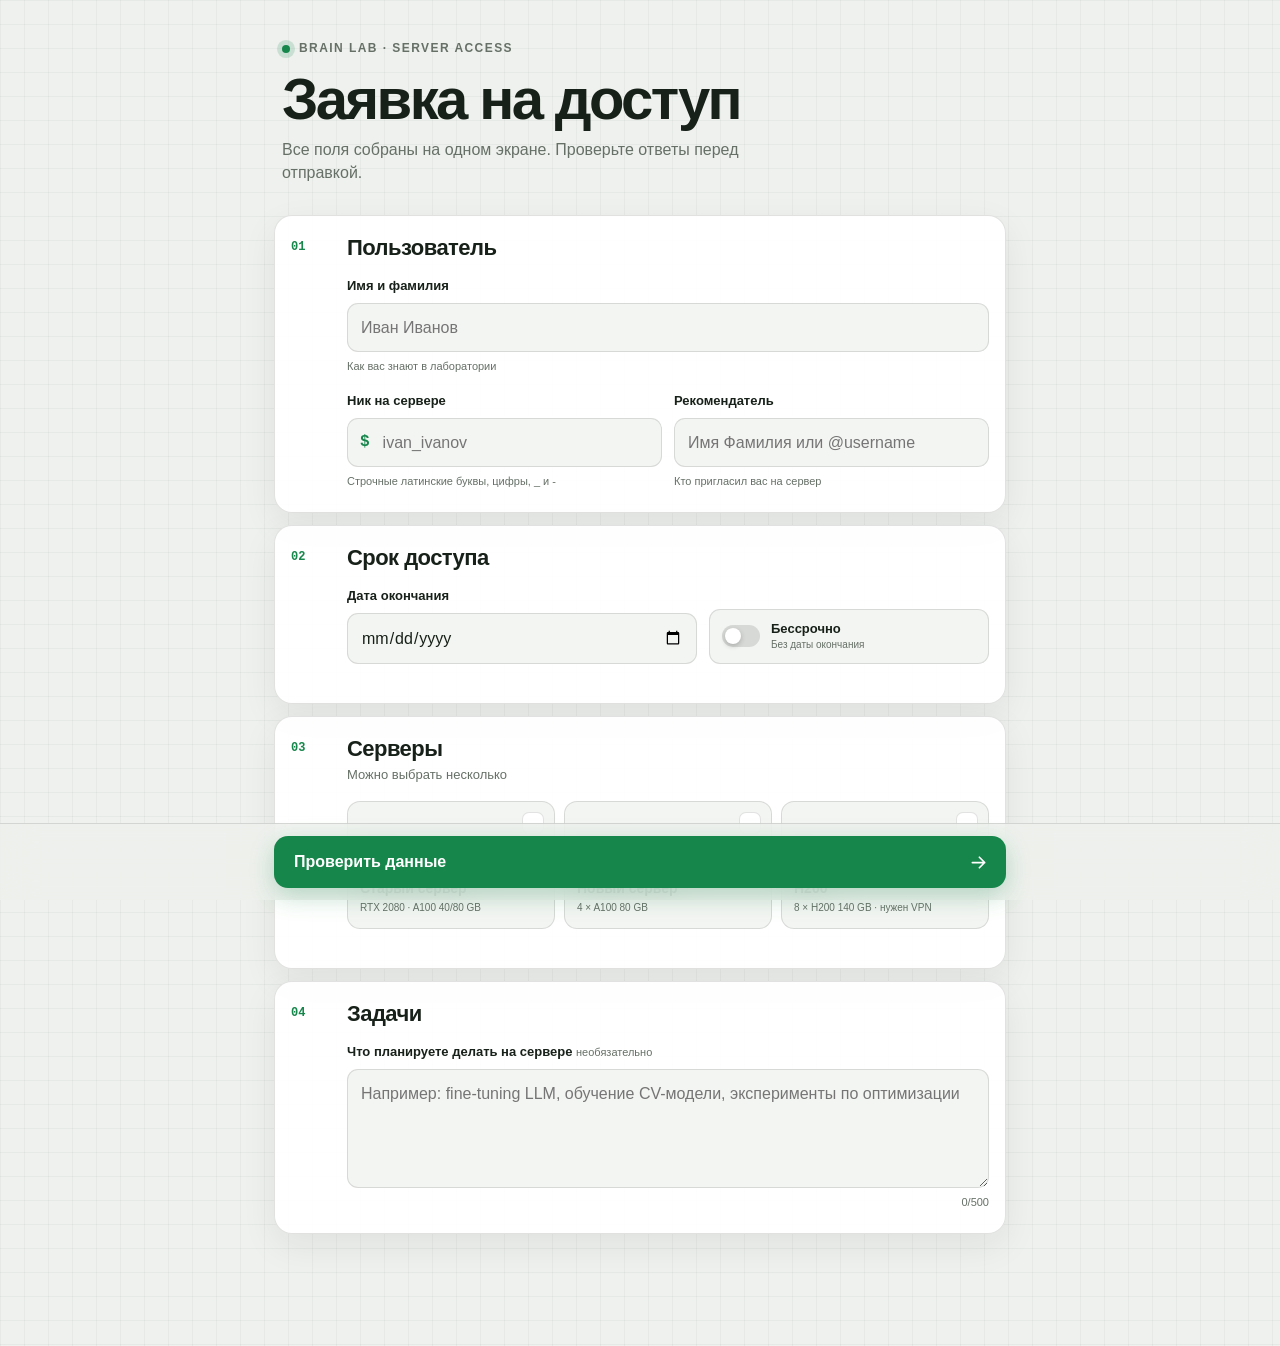
==== access-form.html @ 766ff456 "feat: add Telegram Mini App for server access" ====
<!DOCTYPE html>
<html lang="ru">
<head>
    <meta charset="UTF-8">
    <meta name="viewport" content="width=device-width, initial-scale=1, viewport-fit=cover">
    <meta name="color-scheme" content="light dark">
    <title>BRAIn Lab — доступ к серверам</title>
    <link rel="stylesheet" href="access-form.css">
    <script src="https://telegram.org/js/telegram-web-app.js"></script>
</head>
<body>
    <main class="shell">
        <header class="form-header">
            <div class="eyebrow"><span class="status-dot"></span>BRAIn Lab · Server Access</div>
            <h1>Заявка на доступ</h1>
            <p>Все поля собраны на одном экране. Проверьте ответы перед отправкой.</p>
        </header>

        <form id="access-form" novalidate>
            <section class="form-section" aria-labelledby="identity-title">
                <div class="section-number">01</div>
                <div class="section-content">
                    <h2 id="identity-title">Пользователь</h2>
                    <div class="field-grid">
                        <label class="field field-wide">
                            <span>Имя и фамилия</span>
                            <input id="full-name" name="full_name" type="text" autocomplete="name" maxlength="120" placeholder="Иван Иванов" required>
                            <small>Как вас знают в лаборатории</small>
                        </label>

                        <label class="field">
                            <span>Ник на сервере</span>
                            <div class="input-prefix"><b>$</b><input id="server-username" name="server_username" type="text" autocapitalize="none" autocomplete="off" spellcheck="false" maxlength="32" pattern="[a-z_][a-z0-9_\-]{0,31}" placeholder="ivan_ivanov" required></div>
                            <small>Строчные латинские буквы, цифры, _ и -</small>
                        </label>

                        <label class="field">
                            <span>Рекомендатель</span>
                            <input id="recommender" name="recommender" type="text" maxlength="120" placeholder="Имя Фамилия или @username" required>
                            <small>Кто пригласил вас на сервер</small>
                        </label>
                    </div>
                </div>
            </section>

            <section class="form-section" aria-labelledby="term-title">
                <div class="section-number">02</div>
                <div class="section-content">
                    <h2 id="term-title">Срок доступа</h2>
                    <div class="term-control">
                        <label class="field date-field">
                            <span>Дата окончания</span>
                            <input id="access-date" name="access_date" type="date">
                        </label>
                        <label class="switch-card">
                            <input id="indefinite" name="indefinite" type="checkbox">
                            <span class="switch" aria-hidden="true"></span>
                            <span><b>Бессрочно</b><small>Без даты окончания</small></span>
                        </label>
                    </div>
                    <p class="field-error" id="term-error" role="alert"></p>
                </div>
            </section>

            <section class="form-section" aria-labelledby="servers-title">
                <div class="section-number">03</div>
                <div class="section-content">
                    <h2 id="servers-title">Серверы</h2>
                    <p class="section-hint">Можно выбрать несколько</p>
                    <div class="server-grid">
                        <label class="server-card">
                            <input type="checkbox" name="servers" value="shkodnik_opt">
                            <span class="server-check" aria-hidden="true">✓</span>
                            <span class="server-kicker">MIPT</span>
                            <b>Старый сервер</b>
                            <small>RTX 2080 · A100 40/80 GB</small>
                        </label>
                        <label class="server-card">
                            <input type="checkbox" name="servers" value="brain_lab">
                            <span class="server-check" aria-hidden="true">✓</span>
                            <span class="server-kicker">BRAINLAB</span>
                            <b>Новый сервер</b>
                            <small>4 × A100 80 GB</small>
                        </label>
                        <label class="server-card">
                            <input type="checkbox" name="servers" value="vv_h200">
                            <span class="server-check" aria-hidden="true">✓</span>
                            <span class="server-kicker">VV</span>
                            <b>H200</b>
                            <small>8 × H200 140 GB · нужен VPN</small>
                        </label>
                    </div>
                    <p class="field-error" id="servers-error" role="alert"></p>
                </div>
            </section>

            <section class="form-section" aria-labelledby="activity-title">
                <div class="section-number">04</div>
                <div class="section-content">
                    <h2 id="activity-title">Задачи</h2>
                    <label class="field">
                        <span>Что планируете делать на сервере <i>необязательно</i></span>
                        <textarea id="activity" name="activity" maxlength="500" rows="4" placeholder="Например: fine-tuning LLM, обучение CV-модели, эксперименты по оптимизации"></textarea>
                        <small class="counter"><span id="activity-count">0</span>/500</small>
                    </label>
                </div>
            </section>

            <section id="review" class="review" aria-live="polite" hidden>
                <div class="review-heading">
                    <div>
                        <span>Проверка</span>
                        <h2>Всё верно?</h2>
                    </div>
                    <button id="edit-button" type="button">Изменить</button>
                </div>
                <dl id="review-list"></dl>
                <p>После отправки бот ещё раз покажет заявку. Unix-аккаунт создастся только после финального подтверждения в чате.</p>
            </section>

            <div id="form-error" class="form-error" role="alert" hidden></div>

            <div class="submit-dock">
                <button id="submit-button" class="submit-button" type="submit">
                    <span>Проверить данные</span>
                    <svg viewBox="0 0 24 24" aria-hidden="true"><path d="M5 12h14M13 6l6 6-6 6"/></svg>
                </button>
            </div>
        </form>
    </main>
    <script src="access-form.js"></script>
</body>
</html>
---- access-form.css ----
:root {
    color-scheme: light dark;
    --bg: var(--tg-theme-bg-color, #eef1ed);
    --surface: var(--tg-theme-secondary-bg-color, #ffffff);
    --text: var(--tg-theme-text-color, #172019);
    --muted: var(--tg-theme-hint-color, #667067);
    --accent: var(--tg-theme-button-color, #16864b);
    --accent-text: var(--tg-theme-button-text-color, #ffffff);
    --line: color-mix(in srgb, var(--text) 13%, transparent);
    --danger: #cf3f3f;
    --radius: 18px;
}

* {
    box-sizing: border-box;
}

html {
    background: var(--bg);
}

body {
    min-width: 300px;
    margin: 0;
    color: var(--text);
    background:
        linear-gradient(90deg, color-mix(in srgb, var(--text) 4%, transparent) 1px, transparent 1px),
        linear-gradient(color-mix(in srgb, var(--text) 4%, transparent) 1px, transparent 1px),
        var(--bg);
    background-size: 24px 24px;
    font-family: ui-rounded, "SF Pro Rounded", "Avenir Next", sans-serif;
    font-size: 16px;
    line-height: 1.45;
    -webkit-font-smoothing: antialiased;
}

button,
input,
textarea {
    font: inherit;
}

.shell {
    width: min(100%, 760px);
    margin: 0 auto;
    padding: max(24px, env(safe-area-inset-top)) 14px calc(112px + env(safe-area-inset-bottom));
}

.form-header {
    padding: 16px 8px 30px;
    animation: enter 380ms ease-out both;
}

.eyebrow {
    display: flex;
    align-items: center;
    gap: 9px;
    margin-bottom: 14px;
    color: var(--muted);
    font-size: 12px;
    font-weight: 750;
    letter-spacing: .12em;
    text-transform: uppercase;
}

.status-dot {
    width: 8px;
    height: 8px;
    border-radius: 50%;
    background: var(--accent);
    box-shadow: 0 0 0 5px color-mix(in srgb, var(--accent) 16%, transparent);
}

h1,
h2,
p {
    margin-top: 0;
}

h1 {
    max-width: 600px;
    margin-bottom: 10px;
    font-size: clamp(34px, 8vw, 58px);
    line-height: .98;
    letter-spacing: -.045em;
}

.form-header p {
    max-width: 540px;
    margin-bottom: 0;
    color: var(--muted);
}

#access-form {
    display: grid;
    gap: 12px;
}

.form-section,
.review {
    display: grid;
    grid-template-columns: 44px 1fr;
    gap: 12px;
    padding: 20px 16px 22px;
    overflow: hidden;
    border: 1px solid var(--line);
    border-radius: var(--radius);
    background: color-mix(in srgb, var(--surface) 94%, transparent);
    box-shadow: 0 12px 36px color-mix(in srgb, var(--text) 7%, transparent);
    animation: enter 380ms ease-out both;
}

.form-section:nth-of-type(2) { animation-delay: 50ms; }
.form-section:nth-of-type(3) { animation-delay: 100ms; }
.form-section:nth-of-type(4) { animation-delay: 150ms; }

.section-number {
    padding-top: 3px;
    color: var(--accent);
    font-family: ui-monospace, "SFMono-Regular", monospace;
    font-size: 12px;
    font-weight: 800;
}

.section-content {
    min-width: 0;
}

.section-content h2,
.review h2 {
    margin-bottom: 17px;
    font-size: 22px;
    line-height: 1.1;
    letter-spacing: -.025em;
}

.section-hint {
    margin: -12px 0 16px;
    color: var(--muted);
    font-size: 13px;
}

.field-grid {
    display: grid;
    grid-template-columns: 1fr 1fr;
    gap: 17px 12px;
}

.field-wide {
    grid-column: 1 / -1;
}

.field {
    display: grid;
    gap: 7px;
    min-width: 0;
}

.field > span {
    font-size: 13px;
    font-weight: 750;
}

.field i {
    color: var(--muted);
    font-size: 11px;
    font-style: normal;
    font-weight: 500;
}

input,
textarea,
.input-prefix {
    width: 100%;
    border: 1px solid var(--line);
    border-radius: 11px;
    color: var(--text);
    background: color-mix(in srgb, var(--bg) 72%, var(--surface));
    outline: none;
    transition: border-color 150ms ease, box-shadow 150ms ease, background 150ms ease;
}

input,
textarea {
    padding: 12px 13px;
}

input:focus,
textarea:focus,
.input-prefix:focus-within {
    border-color: var(--accent);
    background: var(--surface);
    box-shadow: 0 0 0 3px color-mix(in srgb, var(--accent) 16%, transparent);
}

input:user-invalid,
textarea:user-invalid {
    border-color: var(--danger);
}

textarea {
    resize: vertical;
}

.input-prefix {
    display: flex;
    align-items: center;
    overflow: hidden;
}

.input-prefix b {
    padding-left: 12px;
    color: var(--accent);
    font-family: ui-monospace, "SFMono-Regular", monospace;
}

.input-prefix input {
    border: 0;
    background: transparent;
    box-shadow: none;
}

.field small,
.counter {
    color: var(--muted);
    font-size: 11px;
}

.counter {
    justify-self: end;
}

.term-control {
    display: grid;
    grid-template-columns: minmax(0, 1fr) minmax(160px, .8fr);
    gap: 12px;
    align-items: end;
}

.switch-card {
    display: flex;
    align-items: center;
    gap: 11px;
    min-height: 50px;
    padding: 10px 12px;
    border: 1px solid var(--line);
    border-radius: 11px;
    cursor: pointer;
    background: color-mix(in srgb, var(--bg) 72%, var(--surface));
}

.switch-card input,
.server-card input {
    position: absolute;
    width: 1px;
    height: 1px;
    opacity: 0;
}

.switch {
    flex: 0 0 auto;
    width: 38px;
    height: 22px;
    padding: 3px;
    border-radius: 999px;
    background: var(--line);
    transition: background 150ms ease;
}

.switch::after {
    display: block;
    width: 16px;
    height: 16px;
    border-radius: 50%;
    background: var(--surface);
    box-shadow: 0 2px 5px color-mix(in srgb, var(--text) 24%, transparent);
    content: "";
    transition: transform 150ms ease;
}

.switch-card input:checked + .switch {
    background: var(--accent);
}

.switch-card input:checked + .switch::after {
    transform: translateX(16px);
}

.switch-card b,
.switch-card small {
    display: block;
}

.switch-card b {
    font-size: 13px;
}

.switch-card small {
    color: var(--muted);
    font-size: 10px;
}

.server-grid {
    display: grid;
    grid-template-columns: repeat(3, 1fr);
    gap: 9px;
}

.server-card {
    position: relative;
    display: flex;
    min-height: 128px;
    flex-direction: column;
    justify-content: flex-end;
    padding: 14px 12px;
    overflow: hidden;
    border: 1px solid var(--line);
    border-radius: 13px;
    cursor: pointer;
    background: color-mix(in srgb, var(--bg) 72%, var(--surface));
    transition: transform 150ms ease, border-color 150ms ease, background 150ms ease;
}

.server-card:hover {
    transform: translateY(-2px);
}

.server-card:has(input:checked) {
    border-color: var(--accent);
    background: color-mix(in srgb, var(--accent) 11%, var(--surface));
}

.server-check {
    position: absolute;
    top: 10px;
    right: 10px;
    display: grid;
    width: 22px;
    height: 22px;
    place-items: center;
    border: 1px solid var(--line);
    border-radius: 7px;
    color: transparent;
    background: var(--surface);
    font-size: 13px;
    font-weight: 900;
}

.server-card input:checked + .server-check {
    border-color: var(--accent);
    color: var(--accent-text);
    background: var(--accent);
}

.server-kicker {
    margin-bottom: 5px;
    color: var(--accent);
    font-family: ui-monospace, "SFMono-Regular", monospace;
    font-size: 9px;
    font-weight: 800;
    letter-spacing: .1em;
}

.server-card b {
    font-size: 14px;
}

.server-card small {
    margin-top: 3px;
    color: var(--muted);
    font-size: 10px;
    line-height: 1.3;
}

.field-error {
    min-height: 18px;
    margin: 8px 0 -9px;
    color: var(--danger);
    font-size: 12px;
    font-weight: 650;
}

.review {
    display: block;
    border-color: color-mix(in srgb, var(--accent) 48%, var(--line));
    background: color-mix(in srgb, var(--accent) 8%, var(--surface));
}

.review[hidden] {
    display: none;
}

.review-heading {
    display: flex;
    justify-content: space-between;
    gap: 16px;
    align-items: start;
}

.review-heading span {
    color: var(--accent);
    font-family: ui-monospace, "SFMono-Regular", monospace;
    font-size: 10px;
    font-weight: 800;
    letter-spacing: .1em;
    text-transform: uppercase;
}

.review-heading h2 {
    margin-top: 4px;
}

#edit-button {
    padding: 7px 10px;
    border: 1px solid var(--line);
    border-radius: 9px;
    color: var(--text);
    cursor: pointer;
    background: var(--surface);
    font-size: 12px;
    font-weight: 700;
}

.review dl {
    display: grid;
    grid-template-columns: minmax(100px, .6fr) 1.4fr;
    margin: 0 0 16px;
    border-top: 1px solid var(--line);
}

.review dt,
.review dd {
    margin: 0;
    padding: 9px 0;
    border-bottom: 1px solid var(--line);
    font-size: 13px;
}

.review dt {
    color: var(--muted);
}

.review dd {
    font-weight: 650;
    overflow-wrap: anywhere;
}

.review > p {
    margin-bottom: 0;
    color: var(--muted);
    font-size: 11px;
}

.form-error {
    padding: 12px 14px;
    border: 1px solid color-mix(in srgb, var(--danger) 50%, transparent);
    border-radius: 11px;
    color: var(--danger);
    background: color-mix(in srgb, var(--danger) 8%, var(--surface));
    font-size: 13px;
    font-weight: 650;
}

.form-error[hidden] {
    display: none;
}

.submit-dock {
    position: fixed;
    z-index: 20;
    right: 0;
    bottom: 0;
    left: 0;
    padding: 12px max(14px, env(safe-area-inset-right)) calc(12px + env(safe-area-inset-bottom)) max(14px, env(safe-area-inset-left));
    border-top: 1px solid var(--line);
    background: color-mix(in srgb, var(--bg) 80%, transparent);
    backdrop-filter: blur(16px);
}

.submit-button {
    display: flex;
    width: min(100%, 732px);
    min-height: 52px;
    margin: 0 auto;
    padding: 0 17px 0 20px;
    align-items: center;
    justify-content: space-between;
    border: 0;
    border-radius: 14px;
    color: var(--accent-text);
    cursor: pointer;
    background: var(--accent);
    box-shadow: 0 8px 24px color-mix(in srgb, var(--accent) 28%, transparent);
    font-weight: 800;
    transition: transform 120ms ease, opacity 120ms ease;
}

.submit-button:active {
    transform: scale(.985);
}

.submit-button:disabled {
    cursor: wait;
    opacity: .62;
}

.submit-button svg {
    width: 21px;
    fill: none;
    stroke: currentColor;
    stroke-linecap: round;
    stroke-linejoin: round;
    stroke-width: 2;
}

@keyframes enter {
    from { opacity: 0; transform: translateY(8px); }
    to { opacity: 1; transform: translateY(0); }
}

@media (max-width: 560px) {
    .field-grid,
    .term-control {
        grid-template-columns: 1fr;
    }

    .server-grid {
        grid-template-columns: 1fr;
    }

    .server-card {
        min-height: 92px;
    }
}

@media (prefers-reduced-motion: reduce) {
    *,
    *::before,
    *::after {
        scroll-behavior: auto !important;
        animation-duration: 1ms !important;
        transition-duration: 1ms !important;
    }
}
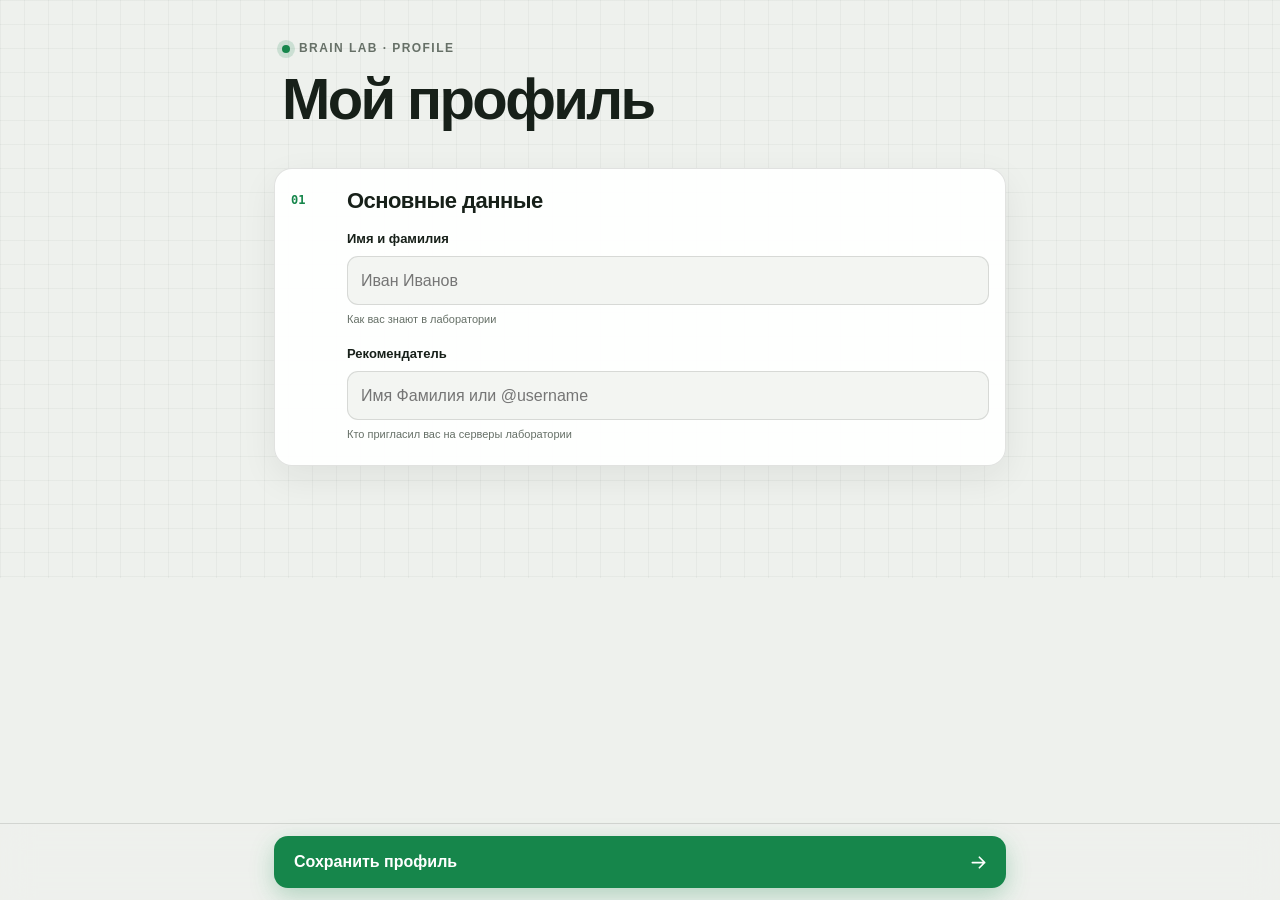
==== commit a46d5159: "feat: split profiles from server access" ====
--- a/access-form.html
+++ b/access-form.html
@@ -4,23 +4,22 @@
     <meta charset="UTF-8">
     <meta name="viewport" content="width=device-width, initial-scale=1, viewport-fit=cover">
     <meta name="color-scheme" content="light dark">
-    <title>BRAIn Lab — доступ к серверам</title>
+    <title>BRAIn Lab — мой профиль</title>
     <link rel="stylesheet" href="access-form.css">
     <script src="https://telegram.org/js/telegram-web-app.js"></script>
 </head>
 <body>
-    <main class="shell">
+    <main class="shell shell-compact">
         <header class="form-header">
-            <div class="eyebrow"><span class="status-dot"></span>BRAIn Lab · Server Access</div>
-            <h1>Заявка на доступ</h1>
-            <p>Все поля собраны на одном экране. Проверьте ответы перед отправкой.</p>
+            <div class="eyebrow"><span class="status-dot"></span>BRAIn Lab · Profile</div>
+            <h1>Мой профиль</h1>
         </header>
 
         <form id="access-form" novalidate>
             <section class="form-section" aria-labelledby="identity-title">
                 <div class="section-number">01</div>
                 <div class="section-content">
-                    <h2 id="identity-title">Пользователь</h2>
+                    <h2 id="identity-title">Основные данные</h2>
                     <div class="field-grid">
                         <label class="field field-wide">
                             <span>Имя и фамилия</span>
@@ -28,101 +27,20 @@
                             <small>Как вас знают в лаборатории</small>
                         </label>
 
-                        <label class="field">
-                            <span>Ник на сервере</span>
-                            <div class="input-prefix"><b>$</b><input id="server-username" name="server_username" type="text" autocapitalize="none" autocomplete="off" spellcheck="false" maxlength="32" pattern="[a-z_][a-z0-9_\-]{0,31}" placeholder="ivan_ivanov" required></div>
-                            <small>Строчные латинские буквы, цифры, _ и -</small>
-                        </label>
-
-                        <label class="field">
+                        <label class="field field-wide">
                             <span>Рекомендатель</span>
                             <input id="recommender" name="recommender" type="text" maxlength="120" placeholder="Имя Фамилия или @username" required>
-                            <small>Кто пригласил вас на сервер</small>
+                            <small>Кто пригласил вас на серверы лаборатории</small>
                         </label>
                     </div>
                 </div>
-            </section>
-
-            <section class="form-section" aria-labelledby="term-title">
-                <div class="section-number">02</div>
-                <div class="section-content">
-                    <h2 id="term-title">Срок доступа</h2>
-                    <div class="term-control">
-                        <label class="field date-field">
-                            <span>Дата окончания</span>
-                            <input id="access-date" name="access_date" type="date">
-                        </label>
-                        <label class="switch-card">
-                            <input id="indefinite" name="indefinite" type="checkbox">
-                            <span class="switch" aria-hidden="true"></span>
-                            <span><b>Бессрочно</b><small>Без даты окончания</small></span>
-                        </label>
-                    </div>
-                    <p class="field-error" id="term-error" role="alert"></p>
-                </div>
-            </section>
-
-            <section class="form-section" aria-labelledby="servers-title">
-                <div class="section-number">03</div>
-                <div class="section-content">
-                    <h2 id="servers-title">Серверы</h2>
-                    <p class="section-hint">Можно выбрать несколько</p>
-                    <div class="server-grid">
-                        <label class="server-card">
-                            <input type="checkbox" name="servers" value="shkodnik_opt">
-                            <span class="server-check" aria-hidden="true">✓</span>
-                            <span class="server-kicker">MIPT</span>
-                            <b>Старый сервер</b>
-                            <small>RTX 2080 · A100 40/80 GB</small>
-                        </label>
-                        <label class="server-card">
-                            <input type="checkbox" name="servers" value="brain_lab">
-                            <span class="server-check" aria-hidden="true">✓</span>
-                            <span class="server-kicker">BRAINLAB</span>
-                            <b>Новый сервер</b>
-                            <small>4 × A100 80 GB</small>
-                        </label>
-                        <label class="server-card">
-                            <input type="checkbox" name="servers" value="vv_h200">
-                            <span class="server-check" aria-hidden="true">✓</span>
-                            <span class="server-kicker">VV</span>
-                            <b>H200</b>
-                            <small>8 × H200 140 GB · нужен VPN</small>
-                        </label>
-                    </div>
-                    <p class="field-error" id="servers-error" role="alert"></p>
-                </div>
-            </section>
-
-            <section class="form-section" aria-labelledby="activity-title">
-                <div class="section-number">04</div>
-                <div class="section-content">
-                    <h2 id="activity-title">Задачи</h2>
-                    <label class="field">
-                        <span>Что планируете делать на сервере <i>необязательно</i></span>
-                        <textarea id="activity" name="activity" maxlength="500" rows="4" placeholder="Например: fine-tuning LLM, обучение CV-модели, эксперименты по оптимизации"></textarea>
-                        <small class="counter"><span id="activity-count">0</span>/500</small>
-                    </label>
-                </div>
-            </section>
-
-            <section id="review" class="review" aria-live="polite" hidden>
-                <div class="review-heading">
-                    <div>
-                        <span>Проверка</span>
-                        <h2>Всё верно?</h2>
-                    </div>
-                    <button id="edit-button" type="button">Изменить</button>
-                </div>
-                <dl id="review-list"></dl>
-                <p>После отправки бот ещё раз покажет заявку. Unix-аккаунт создастся только после финального подтверждения в чате.</p>
             </section>
 
             <div id="form-error" class="form-error" role="alert" hidden></div>
 
             <div class="submit-dock">
                 <button id="submit-button" class="submit-button" type="submit">
-                    <span>Проверить данные</span>
+                    <span>Сохранить профиль</span>
                     <svg viewBox="0 0 24 24" aria-hidden="true"><path d="M5 12h14M13 6l6 6-6 6"/></svg>
                 </button>
             </div>
--- a/access-form.css
+++ b/access-form.css
@@ -91,7 +91,8 @@
     color: var(--muted);
 }
 
-#access-form {
+#access-form,
+#server-form {
     display: grid;
     gap: 12px;
 }
@@ -370,6 +371,22 @@
     color: var(--muted);
     font-size: 10px;
     line-height: 1.3;
+}
+
+.external-server {
+    cursor: default;
+    border-style: dashed;
+    background: color-mix(in srgb, var(--accent) 5%, var(--surface));
+}
+
+.external-server:hover {
+    transform: none;
+}
+
+.external-server a {
+    color: var(--accent);
+    font-weight: 800;
+    text-decoration: none;
 }
 
 .field-error {
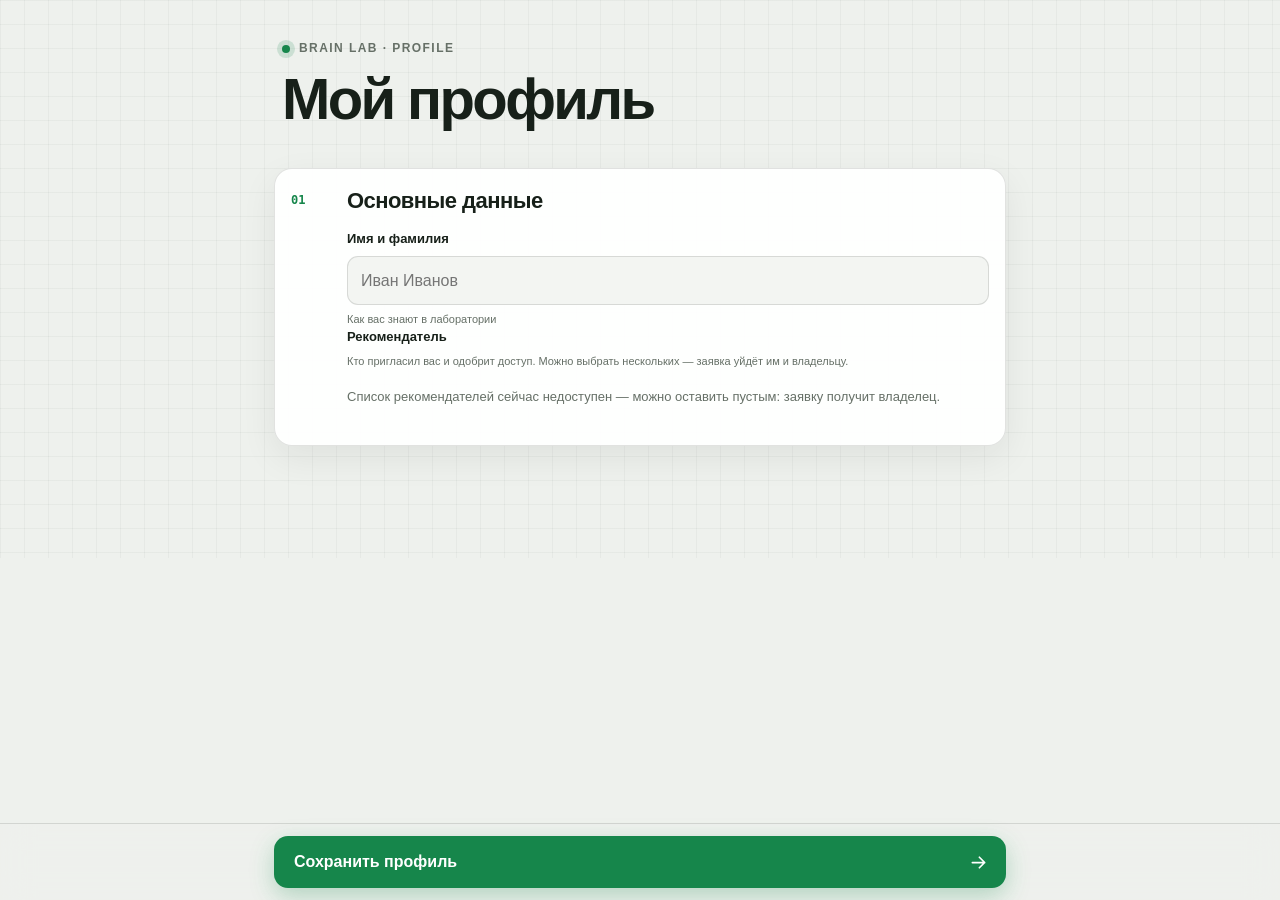
==== commit c5a87652: "feat(bot): pick recommenders from a list and route requests to them Поле «Рекомендатель» в формах пр" ====
--- a/access-form.html
+++ b/access-form.html
@@ -26,13 +26,14 @@
                             <input id="full-name" name="full_name" type="text" autocomplete="name" maxlength="120" placeholder="Иван Иванов" required>
                             <small>Как вас знают в лаборатории</small>
                         </label>
+                    </div>
 
-                        <label class="field field-wide">
-                            <span>Рекомендатель</span>
-                            <input id="recommender" name="recommender" type="text" maxlength="120" placeholder="Имя Фамилия или @username" required>
-                            <small>Кто пригласил вас на серверы лаборатории</small>
-                        </label>
-                    </div>
+                    <label class="field field-wide">
+                        <span>Рекомендатель</span>
+                        <small>Кто пригласил вас и одобрит доступ. Можно выбрать нескольких — заявка уйдёт им и владельцу.</small>
+                    </label>
+                    <div class="server-grid" id="recommender-grid" role="group" aria-label="Рекомендатели"></div>
+                    <p class="section-hint" id="recommender-empty" hidden>Список рекомендателей сейчас недоступен — можно оставить пустым: заявку получит владелец.</p>
                 </div>
             </section>
 
@@ -46,6 +47,6 @@
             </div>
         </form>
     </main>
-    <script src="access-form.js"></script>
+    <script src="access-form.js?v=recommender-picker-20261102"></script>
 </body>
 </html>
--- a/access-form.css
+++ b/access-form.css
@@ -559,3 +559,12 @@
         transition-duration: 1ms !important;
     }
 }
+
+/* The resource picker also accepts an independently approved MCP application. */
+.server-grid + .section-hint { margin-top: 18px; }
+.mcp-options { grid-column: 1 / -1; min-width: 0; padding: 18px; border: 1px solid var(--line); border-radius: 13px; background: var(--surface); }
+.mcp-options[hidden], .form-section[hidden] { display: none; }
+.mcp-options p { margin: 14px 0; color: var(--text); font-size: 13px; line-height: 1.6; }
+.mcp-options a { color: var(--accent); font-size: 13px; text-underline-offset: 3px; }
+.mcp-options select { width: 100%; min-width: 0; padding: 13px; border: 1px solid var(--line); border-radius: 10px; background: var(--surface); color: var(--text); font: inherit; }
+.mcp-options select:focus-visible { outline: 2px solid var(--accent); outline-offset: 2px; }
